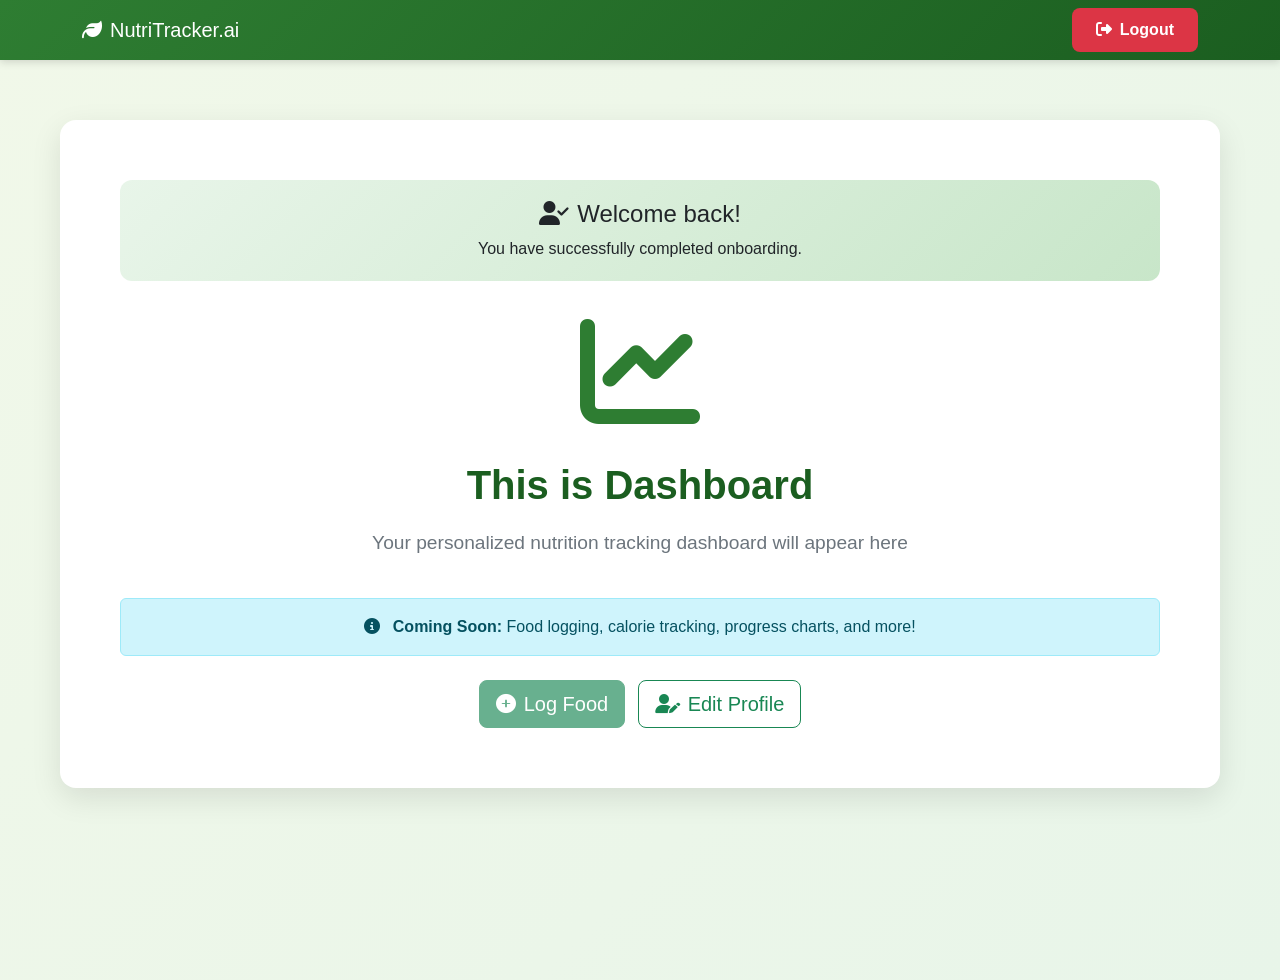
==== frontend/dashboard.html @ 841a3516 "version 1.3 Login + onboarding to Dashboard Completed" ====
<!DOCTYPE html>
<html lang="en">
<head>
    <meta charset="UTF-8">
    <meta name="viewport" content="width=device-width, initial-scale=1.0">
    <title>Dashboard - NutriTracker.ai</title>
    
    <!-- Bootstrap CSS -->
    <link href="https://cdn.jsdelivr.net/npm/bootstrap@5.3.0/dist/css/bootstrap.min.css" rel="stylesheet">
    
    <!-- Font Awesome -->
    <link rel="stylesheet" href="https://cdnjs.cloudflare.com/ajax/libs/font-awesome/6.4.0/css/all.min.css">
    
    <style>
        :root {
            --primary-green: #2E7D32;
            --primary-green-dark: #1B5E20;
        }
        
        body {
            background: linear-gradient(135deg, #F1F8E9 0%, #E8F5E9 100%);
            min-height: 100vh;
            font-family: 'Segoe UI', Tahoma, Geneva, Verdana, sans-serif;
        }
        
        .navbar {
            background: linear-gradient(135deg, var(--primary-green) 0%, var(--primary-green-dark) 100%);
            box-shadow: 0 2px 8px rgba(0, 0, 0, 0.15);
        }
        
        .dashboard-container {
            max-width: 1200px;
            margin: 80px auto;
            padding: 40px 20px;
        }
        
        .dashboard-card {
            background: white;
            border-radius: 16px;
            padding: 60px;
            text-align: center;
            box-shadow: 0 10px 30px rgba(0, 0, 0, 0.1);
        }
        
        .dashboard-icon {
            font-size: 120px;
            color: var(--primary-green);
            margin-bottom: 30px;
        }
        
        .dashboard-title {
            color: var(--primary-green-dark);
            font-size: 2.5rem;
            font-weight: 700;
            margin-bottom: 20px;
        }
        
        .dashboard-subtitle {
            color: #6c757d;
            font-size: 1.2rem;
            margin-bottom: 40px;
        }
        
        .welcome-message {
            background: linear-gradient(135deg, #E8F5E9 0%, #C8E6C9 100%);
            border-radius: 12px;
            padding: 20px;
            margin-bottom: 30px;
        }
        
        .btn-logout {
            background: #dc3545;
            color: white;
            border: none;
            padding: 10px 24px;
            border-radius: 8px;
            font-weight: 600;
        }
        
        .btn-logout:hover {
            background: #c82333;
            color: white;
        }
    </style>
</head>
<body>
    <!-- Navigation Bar -->
    <nav class="navbar navbar-dark fixed-top">
        <div class="container">
            <span class="navbar-brand mb-0 h1">
                <i class="fas fa-leaf me-2"></i>NutriTracker.ai
            </span>
            <button class="btn btn-logout" onclick="logout()">
                <i class="fas fa-sign-out-alt me-2"></i>Logout
            </button>
        </div>
    </nav>

    <!-- Dashboard Content -->
    <div class="container dashboard-container">
        <div class="dashboard-card">
            <div class="welcome-message">
                <h4><i class="fas fa-user-check me-2"></i>Welcome back!</h4>
                <p class="mb-0">You have successfully completed onboarding.</p>
            </div>
            
            <i class="fas fa-chart-line dashboard-icon"></i>
            <h1 class="dashboard-title">This is Dashboard</h1>
            <p class="dashboard-subtitle">
                Your personalized nutrition tracking dashboard will appear here
            </p>
            
            <div class="alert alert-info">
                <i class="fas fa-info-circle me-2"></i>
                <strong>Coming Soon:</strong> Food logging, calorie tracking, progress charts, and more!
            </div>
            
            <div class="mt-4">
                <button class="btn btn-success btn-lg me-2" disabled>
                    <i class="fas fa-plus-circle me-2"></i>Log Food
                </button>
                <button class="btn btn-outline-success btn-lg" onclick="window.location.href='onboarding.html'">
                    <i class="fas fa-user-edit me-2"></i>Edit Profile
                </button>
            </div>
        </div>
    </div>

    <!-- Bootstrap JS -->
    <script src="https://cdn.jsdelivr.net/npm/bootstrap@5.3.0/dist/js/bootstrap.bundle.min.js"></script>
    
    <script>
        // Check if user has completed onboarding
        async function checkAccess() {
            try {
                const response = await fetch('http://localhost:8000/api/profile/status');
                const data = await response.json();
                
                if (!data.complete) {
                    // Not completed, redirect to onboarding
                    alert('Please complete onboarding first');
                    window.location.href = 'onboarding.html';
                }
            } catch (error) {
                console.error('Error checking access:', error);
            }
        }
        
        function logout() {
            // Clear any stored tokens (if implemented)
            localStorage.clear();
            sessionStorage.clear();
            
            // Redirect to login
            window.location.href = 'index.html';
        }
        
        // Check access on load
        checkAccess();
    </script>
</body>
</html>
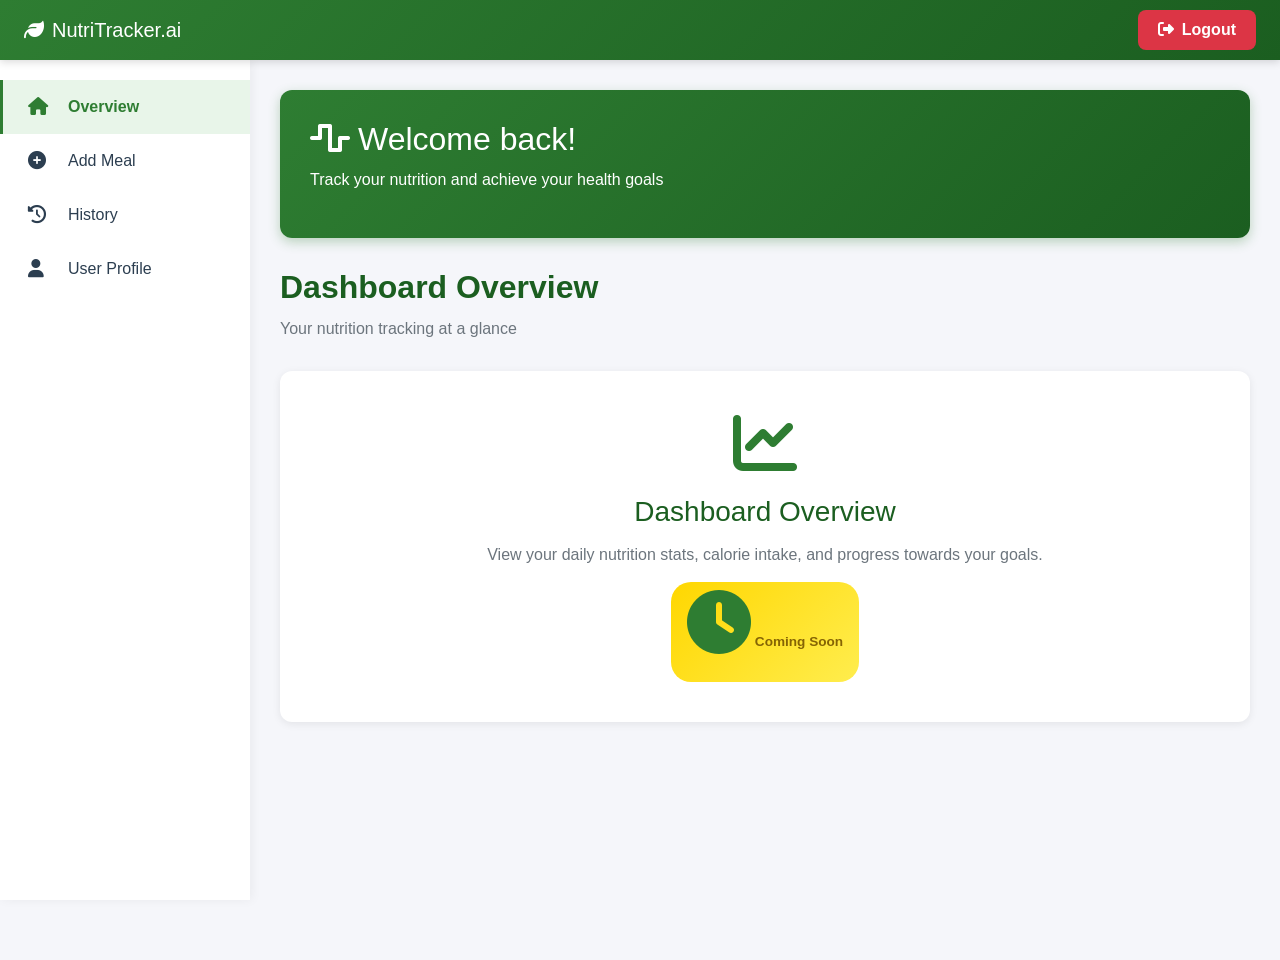
==== commit 63fd25da: "Version 1.4" ====
--- a/frontend/dashboard.html
+++ b/frontend/dashboard.html
@@ -15,10 +15,17 @@
         :root {
             --primary-green: #2E7D32;
             --primary-green-dark: #1B5E20;
+            --sidebar-width: 250px;
+        }
+        
+        * {
+            margin: 0;
+            padding: 0;
+            box-sizing: border-box;
         }
         
         body {
-            background: linear-gradient(135deg, #F1F8E9 0%, #E8F5E9 100%);
+            background: #f5f6fa;
             min-height: 100vh;
             font-family: 'Segoe UI', Tahoma, Geneva, Verdana, sans-serif;
         }
@@ -26,53 +33,130 @@
         .navbar {
             background: linear-gradient(135deg, var(--primary-green) 0%, var(--primary-green-dark) 100%);
             box-shadow: 0 2px 8px rgba(0, 0, 0, 0.15);
-        }
-        
-        .dashboard-container {
-            max-width: 1200px;
-            margin: 80px auto;
-            padding: 40px 20px;
-        }
-        
-        .dashboard-card {
+            position: fixed;
+            top: 0;
+            left: 0;
+            right: 0;
+            z-index: 1000;
+            height: 60px;
+        }
+        
+        .main-container {
+            display: flex;
+            margin-top: 60px;
+            min-height: calc(100vh - 60px);
+        }
+        
+        .sidebar {
+            width: var(--sidebar-width);
             background: white;
-            border-radius: 16px;
-            padding: 60px;
+            box-shadow: 2px 0 10px rgba(0, 0, 0, 0.05);
+            padding: 20px 0;
+            position: fixed;
+            height: calc(100vh - 60px);
+            overflow-y: auto;
+        }
+        
+        .sidebar-item {
+            padding: 15px 25px;
+            display: flex;
+            align-items: center;
+            color: #2c3e50;
+            text-decoration: none;
+            transition: all 0.3s;
+            cursor: pointer;
+            border-left: 3px solid transparent;
+        }
+        
+        .sidebar-item:hover {
+            background: #f8f9fa;
+            color: var(--primary-green);
+            border-left-color: var(--primary-green);
+        }
+        
+        .sidebar-item.active {
+            background: #E8F5E9;
+            color: var(--primary-green);
+            border-left-color: var(--primary-green);
+            font-weight: 600;
+        }
+        
+        .sidebar-item i {
+            width: 25px;
+            margin-right: 15px;
+            font-size: 18px;
+        }
+        
+        .content-area {
+            margin-left: var(--sidebar-width);
+            flex: 1;
+            padding: 30px;
+        }
+        
+        .content-section {
+            display: none;
+        }
+        
+        .content-section.active {
+            display: block;
+        }
+        
+        .page-header {
+            margin-bottom: 30px;
+        }
+        
+        .page-title {
+            color: var(--primary-green-dark);
+            font-size: 2rem;
+            font-weight: 700;
+            margin-bottom: 10px;
+        }
+        
+        .page-subtitle {
+            color: #6c757d;
+            font-size: 1rem;
+        }
+        
+        .info-card {
+            background: white;
+            border-radius: 12px;
+            padding: 40px;
             text-align: center;
-            box-shadow: 0 10px 30px rgba(0, 0, 0, 0.1);
-        }
-        
-        .dashboard-icon {
-            font-size: 120px;
+            box-shadow: 0 2px 8px rgba(0, 0, 0, 0.08);
+        }
+        
+        .info-card i {
+            font-size: 64px;
             color: var(--primary-green);
-            margin-bottom: 30px;
-        }
-        
-        .dashboard-title {
+            margin-bottom: 20px;
+        }
+        
+        .info-card h3 {
             color: var(--primary-green-dark);
-            font-size: 2.5rem;
-            font-weight: 700;
-            margin-bottom: 20px;
-        }
-        
-        .dashboard-subtitle {
+            margin-bottom: 15px;
+        }
+        
+        .info-card p {
             color: #6c757d;
-            font-size: 1.2rem;
-            margin-bottom: 40px;
-        }
-        
-        .welcome-message {
-            background: linear-gradient(135deg, #E8F5E9 0%, #C8E6C9 100%);
-            border-radius: 12px;
-            padding: 20px;
-            margin-bottom: 30px;
+            margin-bottom: 0;
+        }
+        
+        .upcoming-badge {
+            display: inline-block;
+            background: linear-gradient(135deg, #ffd700, #ffed4e);
+            color: #856404;
+            padding: 8px 16px;
+            border-radius: 20px;
+            font-size: 0.85rem;
+            font-weight: 600;
+            margin-top: 15px;
         }
         
         .btn-logout {
             background: #dc3545;
             color: white;
             border: none;
-            padding: 10px 24px;
+            padding: 8px 20px;
             border-radius: 8px;
             font-weight: 600;
         }
@@ -80,13 +164,26 @@
         .btn-logout:hover {
             background: #c82333;
             color: white;
+        }
+        
+        .welcome-banner {
+            background: linear-gradient(135deg, var(--primary-green) 0%, var(--primary-green-dark) 100%);
+            color: white;
+            padding: 30px;
+            border-radius: 12px;
+            margin-bottom: 30px;
+            box-shadow: 0 4px 12px rgba(46, 125, 50, 0.3);
+        }
+        
+        .welcome-banner h2 {
+            margin-bottom: 10px;
         }
     </style>
 </head>
 <body>
     <!-- Navigation Bar -->
-    <nav class="navbar navbar-dark fixed-top">
-        <div class="container">
+    <nav class="navbar navbar-dark">
+        <div class="container-fluid px-4">
             <span class="navbar-brand mb-0 h1">
                 <i class="fas fa-leaf me-2"></i>NutriTracker.ai
             </span>
@@ -96,33 +193,87 @@
         </div>
     </nav>
 
-    <!-- Dashboard Content -->
-    <div class="container dashboard-container">
-        <div class="dashboard-card">
-            <div class="welcome-message">
-                <h4><i class="fas fa-user-check me-2"></i>Welcome back!</h4>
-                <p class="mb-0">You have successfully completed onboarding.</p>
-            </div>
-            
-            <i class="fas fa-chart-line dashboard-icon"></i>
-            <h1 class="dashboard-title">This is Dashboard</h1>
-            <p class="dashboard-subtitle">
-                Your personalized nutrition tracking dashboard will appear here
-            </p>
-            
-            <div class="alert alert-info">
-                <i class="fas fa-info-circle me-2"></i>
-                <strong>Coming Soon:</strong> Food logging, calorie tracking, progress charts, and more!
-            </div>
-            
-            <div class="mt-4">
-                <button class="btn btn-success btn-lg me-2" disabled>
-                    <i class="fas fa-plus-circle me-2"></i>Log Food
-                </button>
-                <button class="btn btn-outline-success btn-lg" onclick="window.location.href='onboarding.html'">
-                    <i class="fas fa-user-edit me-2"></i>Edit Profile
-                </button>
-            </div>
+    <!-- Main Container -->
+    <div class="main-container">
+        <!-- Sidebar -->
+        <div class="sidebar">
+            <div class="sidebar-item active" onclick="switchSection('overview')">
+                <i class="fas fa-home"></i>
+                <span>Overview</span>
+            </div>
+            <div class="sidebar-item" onclick="switchSection('meal-add')">
+                <i class="fas fa-plus-circle"></i>
+                <span>Add Meal</span>
+            </div>
+            <div class="sidebar-item" onclick="switchSection('history')">
+                <i class="fas fa-history"></i>
+                <span>History</span>
+            </div>
+            <a href="profile.html" class="sidebar-item">
+                <i class="fas fa-user"></i>
+                <span>User Profile</span>
+            </a>
+        </div>
+
+        <!-- Content Area -->
+        <div class="content-area">
+            
+            <!-- Overview Section -->
+            <div id="overview" class="content-section active">
+                <div class="welcome-banner">
+                    <h2><i class="fas fa-wave-square me-2"></i>Welcome back!</h2>
+                    <p>Track your nutrition and achieve your health goals</p>
+                </div>
+                
+                <div class="page-header">
+                    <h1 class="page-title">Dashboard Overview</h1>
+                    <p class="page-subtitle">Your nutrition tracking at a glance</p>
+                </div>
+                
+                <div class="info-card">
+                    <i class="fas fa-chart-line"></i>
+                    <h3>Dashboard Overview</h3>
+                    <p>View your daily nutrition stats, calorie intake, and progress towards your goals.</p>
+                    <span class="upcoming-badge">
+                        <i class="fas fa-clock me-1"></i>Coming Soon
+                    </span>
+                </div>
+            </div>
+
+            <!-- Meal Add Section -->
+            <div id="meal-add" class="content-section">
+                <div class="page-header">
+                    <h1 class="page-title">Add Meal</h1>
+                    <p class="page-subtitle">Log your food and track your nutrition</p>
+                </div>
+                
+                <div class="info-card">
+                    <i class="fas fa-utensils"></i>
+                    <h3>Add New Meal</h3>
+                    <p>Quickly log your meals with AI-powered food recognition and nutritional analysis.</p>
+                    <span class="upcoming-badge">
+                        <i class="fas fa-clock me-1"></i>Coming Soon
+                    </span>
+                </div>
+            </div>
+
+            <!-- History Section -->
+            <div id="history" class="content-section">
+                <div class="page-header">
+                    <h1 class="page-title">Meal History</h1>
+                    <p class="page-subtitle">Review your past meals and nutrition trends</p>
+                </div>
+                
+                <div class="info-card">
+                    <i class="fas fa-history"></i>
+                    <h3>Meal History</h3>
+                    <p>View your complete meal history with detailed nutritional breakdowns and trends over time.</p>
+                    <span class="upcoming-badge">
+                        <i class="fas fa-clock me-1"></i>Coming Soon
+                    </span>
+                </div>
+            </div>
+            
         </div>
     </div>
 
@@ -130,6 +281,25 @@
     <script src="https://cdn.jsdelivr.net/npm/bootstrap@5.3.0/dist/js/bootstrap.bundle.min.js"></script>
     
     <script>
+        // Switch between sections
+        function switchSection(sectionId) {
+            // Hide all sections
+            document.querySelectorAll('.content-section').forEach(section => {
+                section.classList.remove('active');
+            });
+            
+            // Remove active from all sidebar items
+            document.querySelectorAll('.sidebar-item').forEach(item => {
+                item.classList.remove('active');
+            });
+            
+            // Show selected section
+            document.getElementById(sectionId).classList.add('active');
+            
+            // Add active to clicked sidebar item
+            event.currentTarget.classList.add('active');
+        }
+        
         // Check if user has completed onboarding
         async function checkAccess() {
             try {
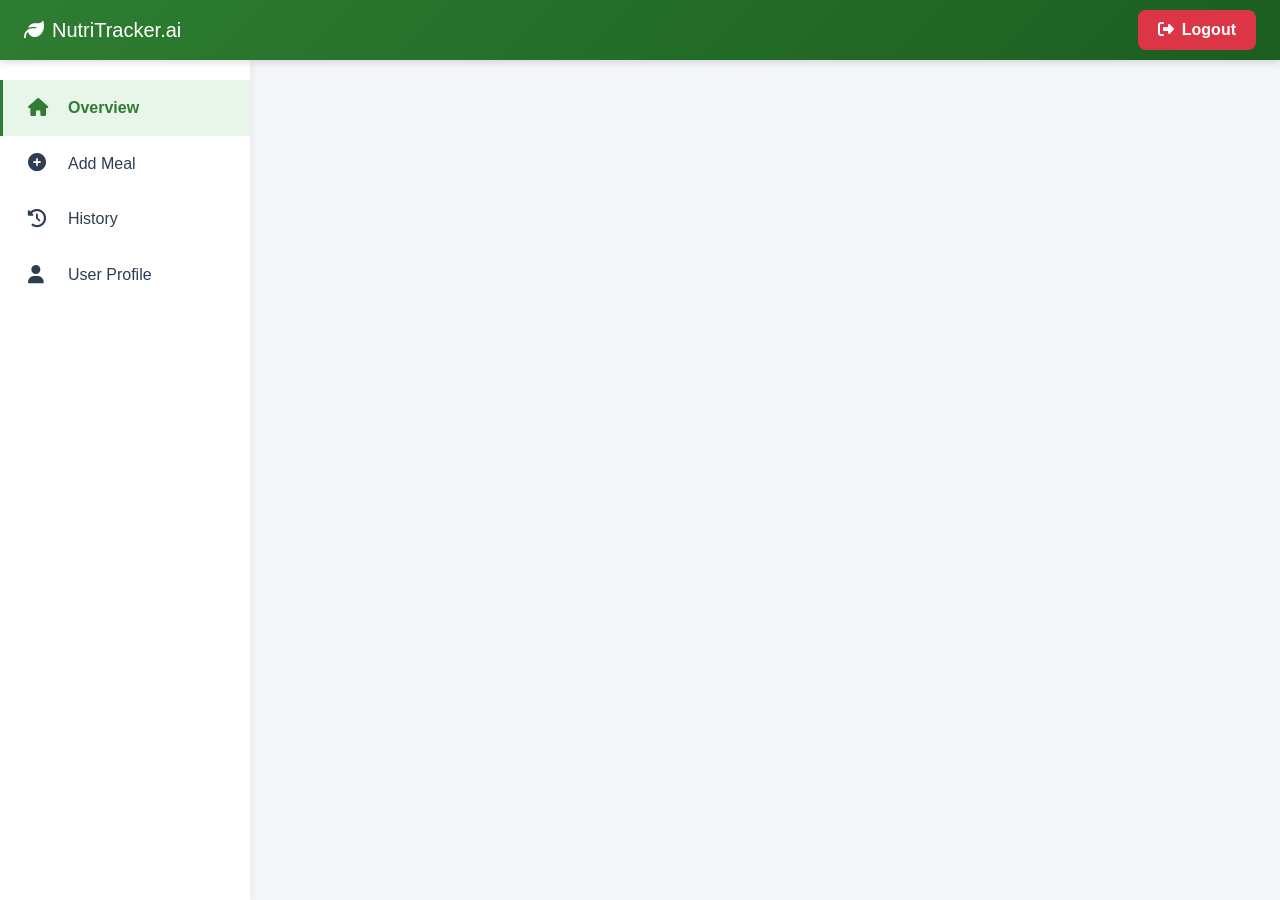
==== commit 734925ea: "1.5 version Updated Profile and dashboard" ====
--- a/frontend/dashboard.html
+++ b/frontend/dashboard.html
@@ -5,183 +5,17 @@
     <meta name="viewport" content="width=device-width, initial-scale=1.0">
     <title>Dashboard - NutriTracker.ai</title>
     
-    <!-- Bootstrap CSS -->
+    <!-- Bootstrap & Font Awesome -->
     <link href="https://cdn.jsdelivr.net/npm/bootstrap@5.3.0/dist/css/bootstrap.min.css" rel="stylesheet">
-    
-    <!-- Font Awesome -->
     <link rel="stylesheet" href="https://cdnjs.cloudflare.com/ajax/libs/font-awesome/6.4.0/css/all.min.css">
     
-    <style>
-        :root {
-            --primary-green: #2E7D32;
-            --primary-green-dark: #1B5E20;
-            --sidebar-width: 250px;
-        }
-        
-        * {
-            margin: 0;
-            padding: 0;
-            box-sizing: border-box;
-        }
-        
-        body {
-            background: #f5f6fa;
-            min-height: 100vh;
-            font-family: 'Segoe UI', Tahoma, Geneva, Verdana, sans-serif;
-        }
-        
-        .navbar {
-            background: linear-gradient(135deg, var(--primary-green) 0%, var(--primary-green-dark) 100%);
-            box-shadow: 0 2px 8px rgba(0, 0, 0, 0.15);
-            position: fixed;
-            top: 0;
-            left: 0;
-            right: 0;
-            z-index: 1000;
-            height: 60px;
-        }
-        
-        .main-container {
-            display: flex;
-            margin-top: 60px;
-            min-height: calc(100vh - 60px);
-        }
-        
-        .sidebar {
-            width: var(--sidebar-width);
-            background: white;
-            box-shadow: 2px 0 10px rgba(0, 0, 0, 0.05);
-            padding: 20px 0;
-            position: fixed;
-            height: calc(100vh - 60px);
-            overflow-y: auto;
-        }
-        
-        .sidebar-item {
-            padding: 15px 25px;
-            display: flex;
-            align-items: center;
-            color: #2c3e50;
-            text-decoration: none;
-            transition: all 0.3s;
-            cursor: pointer;
-            border-left: 3px solid transparent;
-        }
-        
-        .sidebar-item:hover {
-            background: #f8f9fa;
-            color: var(--primary-green);
-            border-left-color: var(--primary-green);
-        }
-        
-        .sidebar-item.active {
-            background: #E8F5E9;
-            color: var(--primary-green);
-            border-left-color: var(--primary-green);
-            font-weight: 600;
-        }
-        
-        .sidebar-item i {
-            width: 25px;
-            margin-right: 15px;
-            font-size: 18px;
-        }
-        
-        .content-area {
-            margin-left: var(--sidebar-width);
-            flex: 1;
-            padding: 30px;
-        }
-        
-        .content-section {
-            display: none;
-        }
-        
-        .content-section.active {
-            display: block;
-        }
-        
-        .page-header {
-            margin-bottom: 30px;
-        }
-        
-        .page-title {
-            color: var(--primary-green-dark);
-            font-size: 2rem;
-            font-weight: 700;
-            margin-bottom: 10px;
-        }
-        
-        .page-subtitle {
-            color: #6c757d;
-            font-size: 1rem;
-        }
-        
-        .info-card {
-            background: white;
-            border-radius: 12px;
-            padding: 40px;
-            text-align: center;
-            box-shadow: 0 2px 8px rgba(0, 0, 0, 0.08);
-        }
-        
-        .info-card i {
-            font-size: 64px;
-            color: var(--primary-green);
-            margin-bottom: 20px;
-        }
-        
-        .info-card h3 {
-            color: var(--primary-green-dark);
-            margin-bottom: 15px;
-        }
-        
-        .info-card p {
-            color: #6c757d;
-            margin-bottom: 0;
-        }
-        
-        .upcoming-badge {
-            display: inline-block;
-            background: linear-gradient(135deg, #ffd700, #ffed4e);
-            color: #856404;
-            padding: 8px 16px;
-            border-radius: 20px;
-            font-size: 0.85rem;
-            font-weight: 600;
-            margin-top: 15px;
-        }
-        
-        .btn-logout {
-            background: #dc3545;
-            color: white;
-            border: none;
-            padding: 8px 20px;
-            border-radius: 8px;
-            font-weight: 600;
-        }
-        
-        .btn-logout:hover {
-            background: #c82333;
-            color: white;
-        }
-        
-        .welcome-banner {
-            background: linear-gradient(135deg, var(--primary-green) 0%, var(--primary-green-dark) 100%);
-            color: white;
-            padding: 30px;
-            border-radius: 12px;
-            margin-bottom: 30px;
-            box-shadow: 0 4px 12px rgba(46, 125, 50, 0.3);
-        }
-        
-        .welcome-banner h2 {
-            margin-bottom: 10px;
-        }
-    </style>
+    <!-- Your global + dashboard styles -->
+    <link rel="stylesheet" href="css/base.css">
+    <link rel="stylesheet" href="css/dashboard.css">
 </head>
 <body>
-    <!-- Navigation Bar -->
+
+    <!-- Top Navigation Bar -->
     <nav class="navbar navbar-dark">
         <div class="container-fluid px-4">
             <span class="navbar-brand mb-0 h1">
@@ -192,141 +26,33 @@
             </button>
         </div>
     </nav>
-
-    <!-- Main Container -->
+    
+    <!-- Main Layout -->
     <div class="main-container">
-        <!-- Sidebar -->
+        <!-- Sidebar Navigation -->
         <div class="sidebar">
-            <div class="sidebar-item active" onclick="switchSection('overview')">
-                <i class="fas fa-home"></i>
-                <span>Overview</span>
+            <div class="sidebar-item active">
+                <i class="fas fa-home"></i><span>Overview</span>
             </div>
-            <div class="sidebar-item" onclick="switchSection('meal-add')">
-                <i class="fas fa-plus-circle"></i>
-                <span>Add Meal</span>
+            <div class="sidebar-item">
+                <i class="fas fa-plus-circle"></i><span>Add Meal</span>
             </div>
-            <div class="sidebar-item" onclick="switchSection('history')">
-                <i class="fas fa-history"></i>
-                <span>History</span>
+            <div class="sidebar-item">
+                <i class="fas fa-history"></i><span>History</span>
             </div>
             <a href="profile.html" class="sidebar-item">
-                <i class="fas fa-user"></i>
-                <span>User Profile</span>
+                <i class="fas fa-user"></i><span>User Profile</span>
             </a>
         </div>
 
-        <!-- Content Area -->
+        <!-- Content Area - You can add your own pages here later -->
         <div class="content-area">
-            
-            <!-- Overview Section -->
-            <div id="overview" class="content-section active">
-                <div class="welcome-banner">
-                    <h2><i class="fas fa-wave-square me-2"></i>Welcome back!</h2>
-                    <p>Track your nutrition and achieve your health goals</p>
-                </div>
-                
-                <div class="page-header">
-                    <h1 class="page-title">Dashboard Overview</h1>
-                    <p class="page-subtitle">Your nutrition tracking at a glance</p>
-                </div>
-                
-                <div class="info-card">
-                    <i class="fas fa-chart-line"></i>
-                    <h3>Dashboard Overview</h3>
-                    <p>View your daily nutrition stats, calorie intake, and progress towards your goals.</p>
-                    <span class="upcoming-badge">
-                        <i class="fas fa-clock me-1"></i>Coming Soon
-                    </span>
-                </div>
-            </div>
-
-            <!-- Meal Add Section -->
-            <div id="meal-add" class="content-section">
-                <div class="page-header">
-                    <h1 class="page-title">Add Meal</h1>
-                    <p class="page-subtitle">Log your food and track your nutrition</p>
-                </div>
-                
-                <div class="info-card">
-                    <i class="fas fa-utensils"></i>
-                    <h3>Add New Meal</h3>
-                    <p>Quickly log your meals with AI-powered food recognition and nutritional analysis.</p>
-                    <span class="upcoming-badge">
-                        <i class="fas fa-clock me-1"></i>Coming Soon
-                    </span>
-                </div>
-            </div>
-
-            <!-- History Section -->
-            <div id="history" class="content-section">
-                <div class="page-header">
-                    <h1 class="page-title">Meal History</h1>
-                    <p class="page-subtitle">Review your past meals and nutrition trends</p>
-                </div>
-                
-                <div class="info-card">
-                    <i class="fas fa-history"></i>
-                    <h3>Meal History</h3>
-                    <p>View your complete meal history with detailed nutritional breakdowns and trends over time.</p>
-                    <span class="upcoming-badge">
-                        <i class="fas fa-clock me-1"></i>Coming Soon
-                    </span>
-                </div>
-            </div>
-            
+            <!-- Your future content goes here -->
         </div>
     </div>
 
-    <!-- Bootstrap JS -->
+    <!-- Scripts -->
     <script src="https://cdn.jsdelivr.net/npm/bootstrap@5.3.0/dist/js/bootstrap.bundle.min.js"></script>
-    
-    <script>
-        // Switch between sections
-        function switchSection(sectionId) {
-            // Hide all sections
-            document.querySelectorAll('.content-section').forEach(section => {
-                section.classList.remove('active');
-            });
-            
-            // Remove active from all sidebar items
-            document.querySelectorAll('.sidebar-item').forEach(item => {
-                item.classList.remove('active');
-            });
-            
-            // Show selected section
-            document.getElementById(sectionId).classList.add('active');
-            
-            // Add active to clicked sidebar item
-            event.currentTarget.classList.add('active');
-        }
-        
-        // Check if user has completed onboarding
-        async function checkAccess() {
-            try {
-                const response = await fetch('http://localhost:8000/api/profile/status');
-                const data = await response.json();
-                
-                if (!data.complete) {
-                    // Not completed, redirect to onboarding
-                    alert('Please complete onboarding first');
-                    window.location.href = 'onboarding.html';
-                }
-            } catch (error) {
-                console.error('Error checking access:', error);
-            }
-        }
-        
-        function logout() {
-            // Clear any stored tokens (if implemented)
-            localStorage.clear();
-            sessionStorage.clear();
-            
-            // Redirect to login
-            window.location.href = 'index.html';
-        }
-        
-        // Check access on load
-        checkAccess();
-    </script>
+    <script src="js/dashboard.js"></script>
 </body>
-</html>
+</html>
--- a/frontend/css/base.css
+++ b/frontend/css/base.css
@@ -0,0 +1,296 @@
+/**
+ * NutriTracker AI - Base/Global Styles
+ * Shared across all pages
+ * 
+ * Contains:
+ * - CSS Variables (Color Palette, Spacing)
+ * - Global Resets
+ * - Typography
+ * - Utility Classes
+ */
+
+/* ============================================ */
+/* CSS VARIABLES (Color Palette) */
+/* ============================================ */
+:root {
+    /* Primary Brand Colors */
+    --primary-green: #2E7D32;
+    --primary-green-dark: #1B5E20;
+    --primary-green-light: #4CAF50;
+    --secondary-green: #81C784;
+    
+    /* Accent Colors */
+    --purple-accent: #7B68EE;
+    --purple-dark: #7B1FA2;
+    
+    /* Background Colors */
+    --bg-light: #F8FFF9;
+    --bg-light-green: #F1F8E9;
+    --bg-green-tint: #E8F5E9;
+    --bg-white: #ffffff;
+    --bg-gray: #F5F5F5;
+    --bg-light-gray: #FAFAFA;
+    
+    /* Text Colors */
+    --text-dark: #2c3e50;
+    --text-primary: #333;
+    --text-muted: #6c757d;
+    --text-light: #95a5a6;
+    --text-gray: #666;
+    --text-placeholder: #999;
+    
+    /* Stat Card Colors */
+    --stat-green-bg: #E8F5E9;
+    --stat-green-text: #2E7D32;
+    --stat-blue-bg: #E3F2FD;
+    --stat-blue-text: #1976D2;
+    --stat-purple-bg: #F3E5F5;
+    --stat-purple-text: #7B1FA2;
+    
+    /* Border Colors */
+    --border-light: #E0E0E0;
+    --border-gray: #F0F0F0;
+    --border-medium: #D0D0D0;
+    
+    /* Alert/Message Colors */
+    --alert-danger-bg: #FFF3F3;
+    --alert-danger-text: #D32F2F;
+    --alert-danger-border: #FFCDD2;
+    --alert-success-bg: #F1F8F4;
+    --alert-success-text: #2E7D32;
+    --alert-success-border: #C8E6C9;
+    --alert-info-bg: #E3F2FD;
+    --alert-info-text: #1976D2;
+    --alert-info-border: #BBDEFB;
+    
+    /* Shadows */
+    --shadow-sm: 0 2px 8px rgba(0, 0, 0, 0.05);
+    --shadow-md: 0 4px 12px rgba(0, 0, 0, 0.1);
+    --shadow-lg: 0 8px 24px rgba(0, 0, 0, 0.1);
+    --shadow-green: 0 4px 12px rgba(46, 125, 50, 0.2);
+    --shadow-green-hover: 0 6px 20px rgba(46, 125, 50, 0.3);
+    
+    /* Transitions */
+    --transition-fast: 0.2s ease;
+    --transition-normal: 0.3s ease;
+    --transition-slow: 0.5s ease;
+    
+    /* Border Radius */
+    --radius-sm: 8px;
+    --radius-md: 12px;
+    --radius-lg: 20px;
+    --radius-xl: 24px;
+    
+    /* Spacing (can be used for consistent padding/margins) */
+    --space-xs: 6px;
+    --space-sm: 10px;
+    --space-md: 20px;
+    --space-lg: 30px;
+    --space-xl: 40px;
+}
+
+/* ============================================ */
+/* Global Reset */
+/* ============================================ */
+* {
+    margin: 0;
+    padding: 0;
+    box-sizing: border-box;
+}
+
+/* ============================================ */
+/* Typography */
+/* ============================================ */
+body {
+    font-family: 'Poppins', 'Segoe UI', Tahoma, Geneva, Verdana, sans-serif;
+    color: var(--text-dark);
+    line-height: 1.6;
+    -webkit-font-smoothing: antialiased;
+    -moz-osx-font-smoothing: grayscale;
+}
+
+h1, h2, h3, h4, h5, h6 {
+    font-weight: 600;
+    line-height: 1.2;
+}
+
+/* ============================================ */
+/* Utility Classes */
+/* ============================================ */
+.text-green {
+    color: var(--primary-green);
+}
+
+.text-muted {
+    color: var(--text-muted);
+}
+
+.bg-light-green {
+    background-color: var(--bg-light-green);
+}
+
+.shadow-green {
+    box-shadow: var(--shadow-green);
+}
+
+/* ============================================ */
+/* Common Button Styles */
+/* ============================================ */
+.btn-primary-green {
+    background: var(--primary-green);
+    color: white;
+    border: none;
+    border-radius: var(--radius-md);
+    padding: 14px 20px;
+    font-weight: 600;
+    cursor: pointer;
+    transition: all var(--transition-normal);
+    font-family: 'Poppins', sans-serif;
+}
+
+.btn-primary-green:hover {
+    background: var(--primary-green-dark);
+    transform: translateY(-1px);
+    box-shadow: var(--shadow-green-hover);
+}
+
+.btn-primary-green:active {
+    transform: translateY(0);
+}
+
+.btn-primary-green:disabled {
+    background: #9E9E9E;
+    cursor: not-allowed;
+    transform: none;
+}
+
+/* ============================================ */
+/* Common Form Styles */
+/* ============================================ */
+.form-input-base {
+    width: 100%;
+    padding: 14px 18px;
+    border: 1px solid var(--border-light);
+    border-radius: var(--radius-md);
+    font-size: 1rem;
+    font-family: 'Poppins', sans-serif;
+    transition: all var(--transition-normal);
+    background: var(--bg-light-gray);
+}
+
+.form-input-base:focus {
+    outline: none;
+    border-color: var(--primary-green);
+    background: var(--bg-white);
+    box-shadow: 0 0 0 3px rgba(46, 125, 50, 0.1);
+}
+
+.form-input-base::placeholder {
+    color: var(--text-placeholder);
+}
+
+/* ============================================ */
+/* Alert/Toast Messages */
+/* ============================================ */
+.alert {
+    border-radius: var(--radius-md);
+    padding: 12px 16px;
+    margin-bottom: 20px;
+    font-size: 0.9rem;
+}
+
+.alert-danger {
+    background: var(--alert-danger-bg);
+    color: var(--alert-danger-text);
+    border: 1px solid var(--alert-danger-border);
+}
+
+.alert-success {
+    background: var(--alert-success-bg);
+    color: var(--alert-success-text);
+    border: 1px solid var(--alert-success-border);
+}
+
+.alert-info {
+    background: var(--alert-info-bg);
+    color: var(--alert-info-text);
+    border: 1px solid var(--alert-info-border);
+}
+
+/* ============================================ */
+/* Loading Spinner (Reusable) */
+/* ============================================ */
+.loading-spinner {
+    position: relative;
+    color: transparent;
+}
+
+.loading-spinner::after {
+    content: "";
+    position: absolute;
+    width: 20px;
+    height: 20px;
+    top: 50%;
+    left: 50%;
+    margin-left: -10px;
+    margin-top: -10px;
+    border: 2px solid white;
+    border-radius: 50%;
+    border-top-color: transparent;
+    animation: spinner 0.6s linear infinite;
+}
+
+@keyframes spinner {
+    to {
+        transform: rotate(360deg);
+    }
+}
+
+/* ============================================ */
+/* Common Modal Styles */
+/* ============================================ */
+.modal-content {
+    border-radius: var(--radius-lg);
+    border: none;
+    box-shadow: 0 10px 40px rgba(0, 0, 0, 0.15);
+}
+
+.modal-header {
+    border-bottom: 1px solid var(--border-gray);
+    padding: 20px 24px;
+}
+
+.modal-title {
+    font-weight: 600;
+    color: var(--primary-green);
+}
+
+.modal-body {
+    padding: 24px;
+}
+
+.modal-footer {
+    border-top: 1px solid var(--border-gray);
+    padding: 16px 24px;
+}
+
+/* ============================================ */
+/* Scrollbar Customization */
+/* ============================================ */
+::-webkit-scrollbar {
+    width: 10px;
+    height: 10px;
+}
+
+::-webkit-scrollbar-track {
+    background: var(--bg-gray);
+}
+
+::-webkit-scrollbar-thumb {
+    background: var(--primary-green);
+    border-radius: 5px;
+}
+
+::-webkit-scrollbar-thumb:hover {
+    background: var(--primary-green-dark);
+}
--- a/frontend/css/dashboard.css
+++ b/frontend/css/dashboard.css
@@ -0,0 +1,77 @@
+/* Dashboard Layout */
+.navbar {
+    background: linear-gradient(135deg, var(--primary-green) 0%, var(--primary-green-dark) 100%);
+    box-shadow: 0 2px 8px rgba(0, 0, 0, 0.15);
+    height: 60px;
+    position: fixed;
+    top: 0;
+    left: 0;
+    right: 0;
+    z-index: 1000;
+}
+
+.main-container {
+    display: flex;
+    margin-top: 60px;
+    min-height: calc(100vh - 60px);
+}
+
+.sidebar {
+    width: 250px;
+    background: white;
+    box-shadow: 2px 0 10px rgba(0, 0, 0, 0.05);
+    padding: 20px 0;
+    position: fixed;
+    height: calc(100vh - 60px);
+    overflow-y: auto;
+}
+
+.sidebar-item {
+    padding: 15px 25px;
+    display: flex;
+    align-items: center;
+    color: #2c3e50;
+    text-decoration: none;
+    transition: all 0.3s;
+    cursor: pointer;
+    border-left: 3px solid transparent;
+}
+
+.sidebar-item:hover {
+    background: #f8f9fa;
+    color: var(--primary-green);
+    border-left-color: var(--primary-green);
+}
+
+.sidebar-item.active {
+    background: #E8F5E9;
+    color: var(--primary-green);
+    border-left-color: var(--primary-green);
+    font-weight: 600;
+}
+
+.sidebar-item i {
+    width: 25px;
+    margin-right: 15px;
+    font-size: 18px;
+}
+
+.content-area {
+    margin-left: 250px;
+    flex: 1;
+    padding: 30px;
+    background: #f5f6fa;
+}
+
+.btn-logout {
+    background: #dc3545;
+    color: white;
+    border: none;
+    padding: 8px 20px;
+    border-radius: 8px;
+    font-weight: 600;
+}
+
+.btn-logout:hover {
+    background: #c82333;
+}
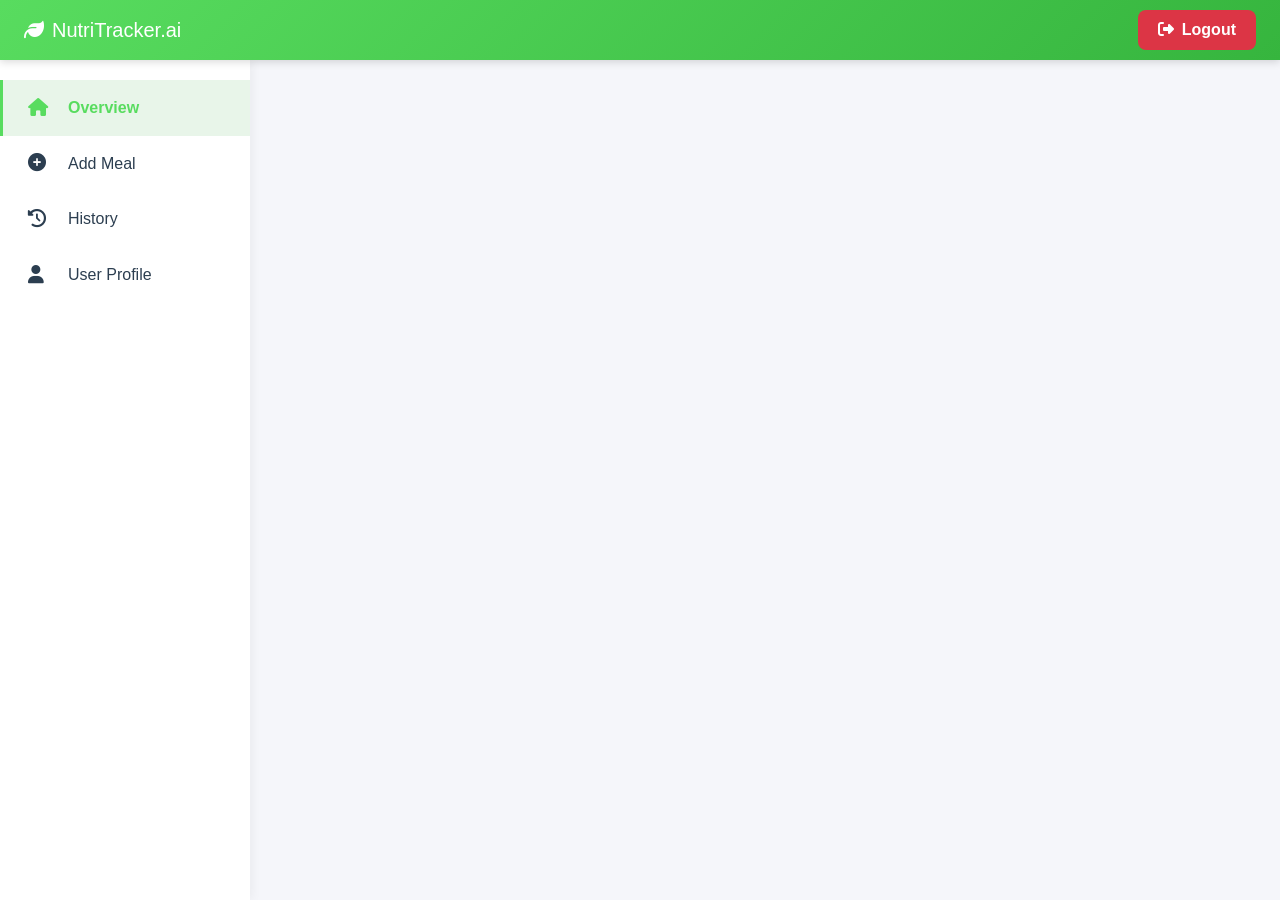
==== commit bba71ec4: "version 2.1 Here i update full admin Dashboard" ====
--- a/frontend/dashboard.html
+++ b/frontend/dashboard.html
@@ -53,6 +53,7 @@
 
     <!-- Scripts -->
     <script src="https://cdn.jsdelivr.net/npm/bootstrap@5.3.0/dist/js/bootstrap.bundle.min.js"></script>
+    <script src="js/toast.js"></script>
     <script src="js/dashboard.js"></script>
 </body>
 </html>
--- a/frontend/css/base.css
+++ b/frontend/css/base.css
@@ -8,14 +8,91 @@
  * - Typography
  * - Utility Classes
  */
-
+/* ============================================ */
+/* DARK MODE THEME */
+/* ============================================ */
+
+/* Default is Light Mode (already in :root) */
+
+/* Dark Mode Override */
+.dark-mode {
+    /* Backgrounds */
+    --bg-light: #121212;
+    --bg-light-green: #1e272e;
+    --bg-green-tint: #1e3324;
+    --bg-white: #1e1e1e;
+    --bg-gray: #252525;
+    --bg-light-gray: #2d2d2d;
+
+    /* Text Colors */
+    --text-dark: #e0e0e0;
+    --text-primary: #ffffff;
+    --text-muted: #b0b0b0;
+    --text-light: #aaaaaa;
+    --text-gray: #cccccc;
+
+    /* Borders */
+    --border-light: #333333;
+    --border-gray: #404040;
+
+    /* Cards & Stats */
+    --stat-green-bg: #1e3324;
+    --stat-blue-bg: #1e2a3a;
+    --stat-purple-bg: #2d1b3a;
+
+    /* Alerts */
+    --alert-danger-bg: #3d1f1f;
+    --alert-success-bg: #1e3324;
+    --alert-info-bg: #1e2a3a;
+
+    /* Navbar (override gradient) */
+    /* We'll handle navbar separately in JS or CSS */
+}
+
+/* Optional: Dark mode navbar */
+.dark-mode .navbar {
+    background: linear-gradient(135deg, #1B5E20 0%, #0d3311 100%) !important;
+}
+
+/* Sidebar in dark mode */
+.dark-mode .sidebar {
+    background: #1e1e1e;
+    box-shadow: 2px 0 10px rgba(0, 0, 0, 0.3);
+}
+
+.dark-mode .sidebar-item:hover,
+.dark-mode .sidebar-item.active {
+    background: #2d2d2d;
+}
+
+/* Form inputs in dark mode */
+.dark-mode .form-input-base,
+.dark-mode .form-control {
+    background: #2d2d2d !important;
+    border-color: #404040 !important;
+    color: #e0e0e0 !important;
+}
+
+.dark-mode .form-control::placeholder {
+    color: #888 !important;
+}
+
+/* Cards */
+.dark-mode .profile-header,
+.dark-mode .goal-display-card,
+.dark-mode .stat-card,
+.dark-mode .activity-card,
+.dark-mode .goal-option {
+    background: #1e1e1e !important;
+    border-color: #333 !important;
+}
 /* ============================================ */
 /* CSS VARIABLES (Color Palette) */
 /* ============================================ */
 :root {
     /* Primary Brand Colors */
-    --primary-green: #2E7D32;
-    --primary-green-dark: #1B5E20;
+    --primary-green: #58dc5f;
+    --primary-green-dark: #36b53e;
     --primary-green-light: #4CAF50;
     --secondary-green: #81C784;
     
@@ -103,10 +180,12 @@
 /* ============================================ */
 body {
     font-family: 'Poppins', 'Segoe UI', Tahoma, Geneva, Verdana, sans-serif;
+    background-color: var(--bg-light);
     color: var(--text-dark);
     line-height: 1.6;
     -webkit-font-smoothing: antialiased;
     -moz-osx-font-smoothing: grayscale;
+    transition: background-color 0.3s ease, color 0.3s ease;
 }
 
 h1, h2, h3, h4, h5, h6 {
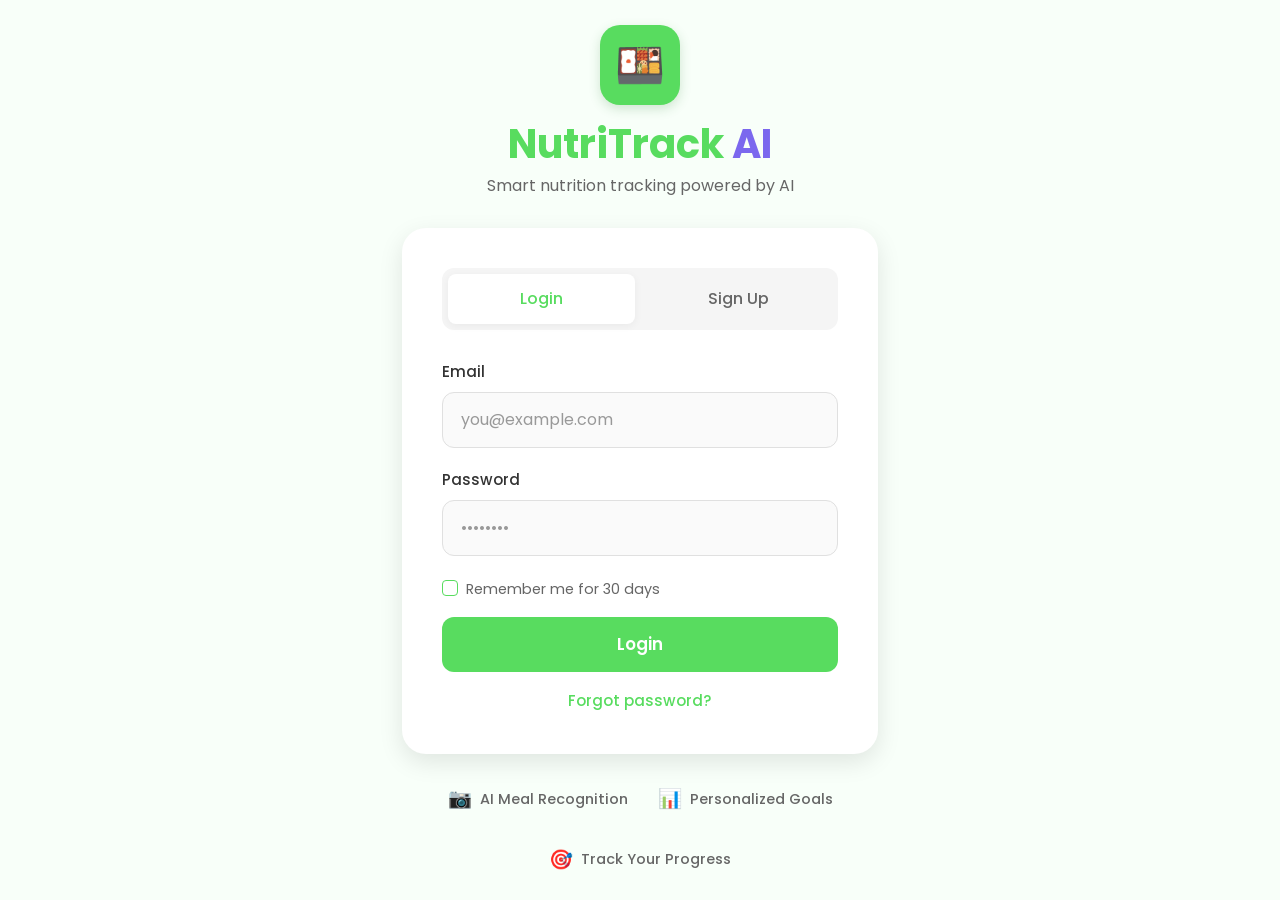
==== commit 2a250488: "Update AddMeals In this folder there is i have created new Dashboard and add meal module , but add m" ====
--- a/frontend/dashboard.html
+++ b/frontend/dashboard.html
@@ -12,6 +12,10 @@
     <!-- Your global + dashboard styles -->
     <link rel="stylesheet" href="css/base.css">
     <link rel="stylesheet" href="css/dashboard.css">
+    <link rel="stylesheet" href="css/dark-mode.css">
+    
+    <!-- Dark Mode Script (runs before page loads) -->
+    <script src="js/dark-mode.js"></script>
 </head>
 <body>
 
@@ -31,23 +35,33 @@
     <div class="main-container">
         <!-- Sidebar Navigation -->
         <div class="sidebar">
-            <div class="sidebar-item active">
+            <div class="sidebar-item active" data-page="overview">
                 <i class="fas fa-home"></i><span>Overview</span>
             </div>
-            <div class="sidebar-item">
+            <div class="sidebar-item" data-page="add-meal">
                 <i class="fas fa-plus-circle"></i><span>Add Meal</span>
             </div>
-            <div class="sidebar-item">
+            <div class="sidebar-item" data-page="history">
                 <i class="fas fa-history"></i><span>History</span>
             </div>
-            <a href="profile.html" class="sidebar-item">
+            <div class="sidebar-item" data-page="profile">
                 <i class="fas fa-user"></i><span>User Profile</span>
-            </a>
+            </div>
         </div>
 
-        <!-- Content Area - You can add your own pages here later -->
-        <div class="content-area">
-            <!-- Your future content goes here -->
+        <!-- Content Area -->
+        <div class="content-area" id="content-area">
+            <!-- Overview Page (iframe) -->
+            <iframe id="overview-iframe" src="overview.html" class="page-iframe active"></iframe>
+            
+            <!-- Add Meal Page (iframe) -->
+            <iframe id="add-meal-iframe" src="add-meal.html" class="page-iframe"></iframe>
+            
+            <!-- History Page (iframe) -->
+            <iframe id="history-iframe" src="history.html" class="page-iframe"></iframe>
+            
+            <!-- Profile Page (iframe) -->
+            <iframe id="profile-iframe" src="profile.html" class="page-iframe"></iframe>
         </div>
     </div>
 
--- a/frontend/css/dashboard.css
+++ b/frontend/css/dashboard.css
@@ -74,4 +74,54 @@
 
 .btn-logout:hover {
     background: #c82333;
+}
+
+/* Page Iframes */
+.page-iframe {
+    display: none;
+    width: 100%;
+    height: calc(100vh - 90px);
+    border: none;
+    border-radius: 12px;
+    background: white;
+}
+
+.page-iframe.active {
+    display: block;
+}
+
+/* Remove old page-content styles as we're using iframes now */
+
+/* Responsive Design */
+@media (max-width: 768px) {
+    .sidebar {
+        width: 70px;
+    }
+    
+    .sidebar-item span {
+        display: none;
+    }
+    
+    .sidebar-item {
+        justify-content: center;
+        padding: 15px 10px;
+    }
+    
+    .sidebar-item i {
+        margin-right: 0;
+    }
+    
+    .content-area {
+        margin-left: 70px;
+        padding: 20px;
+    }
+    
+    .stats-grid {
+        grid-template-columns: 1fr;
+    }
+    
+    .meal-macros {
+        flex-direction: column;
+        gap: 10px;
+    }
 }
--- a/frontend/css/dark-mode.css
+++ b/frontend/css/dark-mode.css
@@ -0,0 +1,296 @@
+/**
+ * Dark Mode Styles - Shared across all pages
+ * This CSS handles dark mode for all pages in NutriTracker
+ */
+
+/* Dark Mode Variables */
+.dark-mode {
+    --bg-light: #1a1a1a;
+    --bg-white: #2d2d2d;
+    --text-primary: #e0e0e0;
+    --text-secondary: #b0b0b0;
+    --text-muted: #888888;
+    --border-color: #404040;
+    --card-bg: #2d2d2d;
+    --card-shadow: 0 2px 8px rgba(0, 0, 0, 0.4);
+    --hover-bg: #3a3a3a;
+}
+
+/* Body Dark Mode */
+body.dark-mode {
+    background: #1a1a1a !important;
+    color: #e0e0e0 !important;
+}
+
+/* Page Titles */
+.dark-mode .page-title {
+    color: #e0e0e0 !important;
+}
+
+/* Cards */
+.dark-mode .stat-card,
+.dark-mode .meal-card,
+.dark-mode .meal-form-card {
+    background: #2d2d2d !important;
+    color: #e0e0e0 !important;
+    box-shadow: 0 2px 8px rgba(0, 0, 0, 0.4) !important;
+}
+
+.dark-mode .stat-card:hover,
+.dark-mode .meal-card:hover {
+    box-shadow: 0 4px 16px rgba(0, 0, 0, 0.6) !important;
+}
+
+/* Stat Info */
+.dark-mode .stat-info h3 {
+    color: #e0e0e0 !important;
+}
+
+.dark-mode .stat-info p {
+    color: #b0b0b0 !important;
+}
+
+/* Form Elements */
+.dark-mode .form-label {
+    color: #e0e0e0 !important;
+}
+
+.dark-mode .form-control {
+    background: #3a3a3a !important;
+    border-color: #555 !important;
+    color: #e0e0e0 !important;
+}
+
+.dark-mode .form-control:focus {
+    background: #3a3a3a !important;
+    border-color: #4CAF50 !important;
+    color: #e0e0e0 !important;
+}
+
+.dark-mode .form-control::placeholder {
+    color: #888888 !important;
+}
+
+/* Meal Card Elements */
+.dark-mode .meal-header h4 {
+    color: #e0e0e0 !important;
+}
+
+.dark-mode .meal-date {
+    color: #b0b0b0 !important;
+}
+
+.dark-mode .meal-items {
+    color: #d0d0d0 !important;
+}
+
+.dark-mode .meal-macros span {
+    color: #b0b0b0 !important;
+}
+
+/* Empty State */
+.dark-mode .empty-state {
+    color: #888888 !important;
+}
+
+.dark-mode .empty-state h3 {
+    color: #b0b0b0 !important;
+}
+
+/* Success Message */
+.dark-mode .success-message {
+    background: #1b4d1b !important;
+    color: #81c784 !important;
+}
+
+/* Profile Specific */
+.dark-mode .profile-header {
+    background: #2d2d2d !important;
+    color: #e0e0e0 !important;
+}
+
+.dark-mode .profile-tabs .tab-btn {
+    color: #b0b0b0 !important;
+}
+
+.dark-mode .profile-tabs .tab-btn.active {
+    color: #4CAF50 !important;
+    background: #3a3a3a !important;
+}
+
+.dark-mode .profile-tabs .tab-btn:hover {
+    background: #3a3a3a !important;
+}
+
+.dark-mode .tab-content-section {
+    background: #2d2d2d !important;
+}
+
+.dark-mode .input-with-icon input {
+    background: #3a3a3a !important;
+    border-color: #555 !important;
+    color: #e0e0e0 !important;
+}
+
+.dark-mode .input-with-icon .icon {
+    color: #888888 !important;
+}
+
+.dark-mode .stat-box {
+    background: #3a3a3a !important;
+}
+
+.dark-mode .stat-box h4 {
+    color: #e0e0e0 !important;
+}
+
+.dark-mode .stat-box p {
+    color: #b0b0b0 !important;
+}
+
+.dark-mode .activity-card {
+    background: #3a3a3a !important;
+    border-color: #555 !important;
+}
+
+.dark-mode .activity-card.active {
+    background: #1b4d1b !important;
+    border-color: #4CAF50 !important;
+}
+
+.dark-mode .activity-card h5 {
+    color: #e0e0e0 !important;
+}
+
+.dark-mode .activity-card p {
+    color: #b0b0b0 !important;
+}
+
+.dark-mode .setting-item {
+    border-bottom: 1px solid #404040 !important;
+}
+
+.dark-mode .setting-item h5 {
+    color: #e0e0e0 !important;
+}
+
+.dark-mode .setting-item p {
+    color: #b0b0b0 !important;
+}
+
+/* Dashboard Sidebar */
+.dark-mode .sidebar {
+    background: #2d2d2d !important;
+    box-shadow: 2px 0 10px rgba(0, 0, 0, 0.4) !important;
+}
+
+/* Content Area */
+.dark-mode .content-area {
+    background: #1a1a1a !important;
+}
+
+.dark-mode .sidebar-item {
+    color: #b0b0b0 !important;
+}
+
+.dark-mode .sidebar-item:hover {
+    background: #3a3a3a !important;
+    color: #4CAF50 !important;
+}
+
+.dark-mode .sidebar-item.active {
+    background: #1b4d1b !important;
+    color: #4CAF50 !important;
+}
+
+/* Navbar */
+.dark-mode .navbar {
+    background: linear-gradient(135deg, #53a553 0%, #1b3d1b 100%) !important;
+}
+
+/* Welcome Card */
+.dark-mode .welcome-card {
+    background: linear-gradient(135deg, #56a856, #1b3d1b) !important;
+}
+
+/* Buttons */
+.dark-mode .btn-delete {
+    background: #4a2020 !important;
+    color: #ef5350 !important;
+}
+
+.dark-mode .btn-delete:hover {
+    background: #ef5350 !important;
+    color: white !important;
+}
+
+/* Select Dropdown */
+.dark-mode select.form-control {
+    background: #3a3a3a !important;
+    border-color: #555 !important;
+    color: #e0e0e0 !important;
+}
+
+.dark-mode select.form-control option {
+    background: #2d2d2d !important;
+    color: #e0e0e0 !important;
+}
+
+/* Text Areas */
+.dark-mode textarea.form-control {
+    background: #3a3a3a !important;
+    border-color: #555 !important;
+    color: #e0e0e0 !important;
+}
+
+/* User Avatar */
+.dark-mode .user-avatar {
+    background: #3a3a3a !important;
+    border-color: #555 !important;
+}
+
+.dark-mode .user-name {
+    color: #e0e0e0 !important;
+}
+
+.dark-mode .user-email {
+    color: #b0b0b0 !important;
+}
+
+/* Profile Info Text */
+.dark-mode .profile-info-text {
+    color: #b0b0b0 !important;
+}
+
+/* Edit Button */
+.dark-mode .btn-edit-profile {
+    background: #3a3a3a !important;
+    color: #e0e0e0 !important;
+    border: 1px solid #555 !important;
+}
+
+.dark-mode .btn-edit-profile:hover {
+    background: #4a4a4a !important;
+}
+
+/* Small Text */
+.dark-mode .small,
+.dark-mode small {
+    color: #888888 !important;
+}
+
+/* Muted Text */
+.dark-mode .text-muted {
+    color: #888888 !important;
+}
+
+/* Hr Lines */
+.dark-mode hr {
+    border-color: #404040 !important;
+}
+
+/* Badge Styles */
+.dark-mode .badge-streak {
+    background: #1b4d1b !important;
+    color: #81c784 !important;
+}
